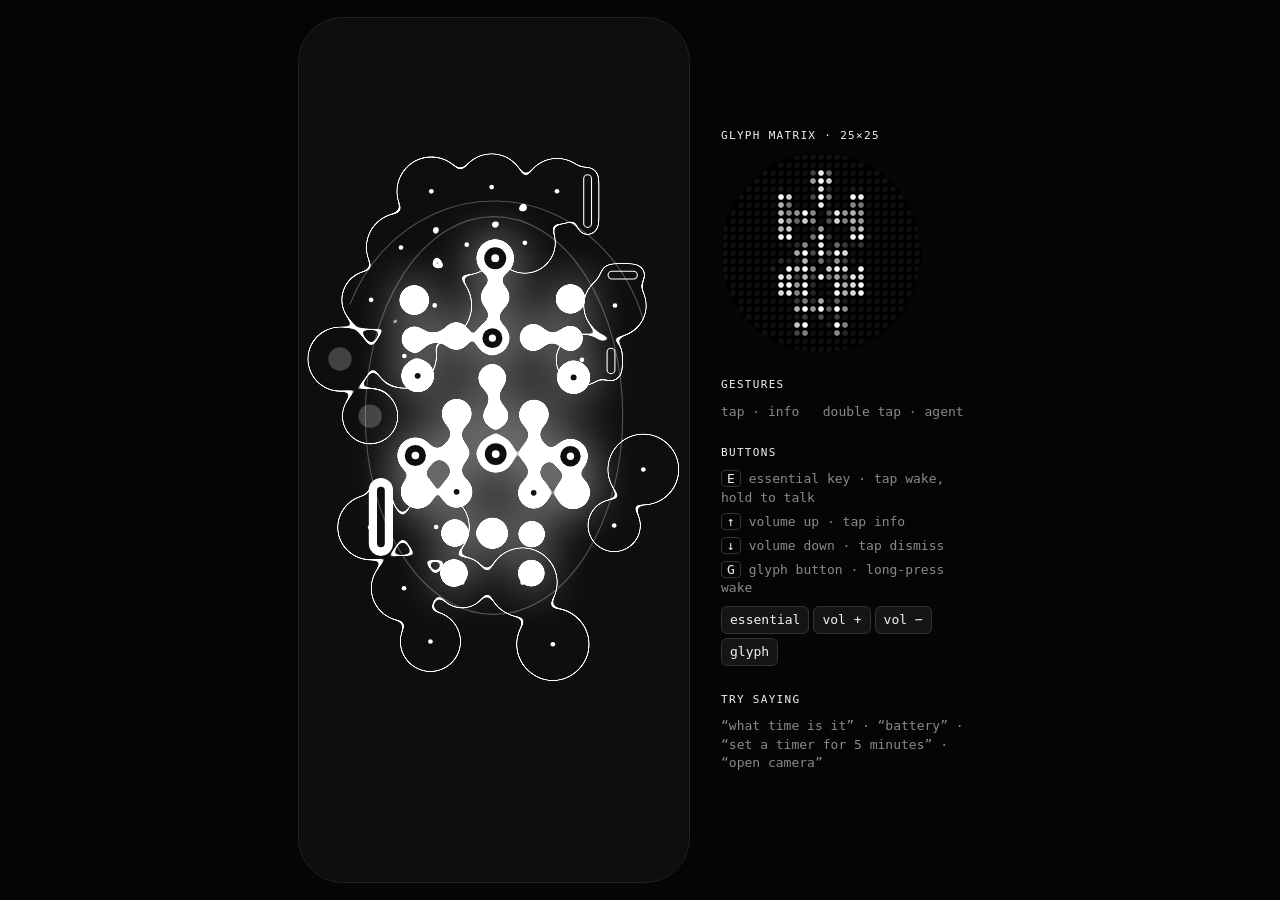
==== nothing-os/prototype/index.html @ df1e8451 "Add Agent OS: voice-first home app for Nothing Phone (3) Kotlin/Compose launcher where double tap wa" ====
<!doctype html>
<html lang="en">
<head>
<meta charset="utf-8">
<meta name="viewport" content="width=device-width, initial-scale=1, viewport-fit=cover">
<title>Agent OS prototype</title>
<style>
  :root { --bg: #0e0e0e; --fg: #f2f2f2; --dim: #8a8a8a; --red: #d71921; }
  * { box-sizing: border-box; }
  html, body { margin: 0; height: 100%; background: #050505; color: var(--fg);
    font: 13px/1.4 ui-monospace, "SF Mono", Menlo, Consolas, monospace; }
  body { display: flex; gap: 32px; align-items: center; justify-content: center; padding: 16px; flex-wrap: wrap; }

  .phone { position: relative; width: min(390px, 100vw - 32px); aspect-ratio: 1080 / 2392;
    background: var(--bg); border-radius: 44px; overflow: hidden; outline: 1px solid #222;
    user-select: none; -webkit-user-select: none; touch-action: manipulation; cursor: pointer; }
  .orb { position: absolute; inset: 6% 0 14% 0; transition: transform .6s cubic-bezier(.2,.8,.2,1); }
  .orb canvas { position: absolute; inset: 0; width: 100%; height: 100%; }
  .goo { filter: url(#goo); }
  .glow { filter: blur(var(--glow-blur, 18px)); }
  .phone.mode-info .orb { transform: translateY(-34%) scale(.34); }
  .phone.mode-listening .orb, .phone.mode-thinking .orb, .phone.mode-speaking .orb { transform: translateY(-6%) scale(1.04); }

  .caption { position: absolute; left: 24px; right: 24px; bottom: 7%; text-align: center;
    color: var(--dim); letter-spacing: .04em; min-height: 3em; transition: opacity .3s; }
  .caption .heard { color: var(--fg); }
  .rec { display: inline-block; width: 7px; height: 7px; border-radius: 50%; background: var(--red);
    margin-right: 8px; vertical-align: 1px; animation: blink 1s steps(2) infinite; }
  @keyframes blink { 50% { opacity: .2; } }

  .info { position: absolute; left: 28px; right: 28px; top: 34%; opacity: 0; transform: translateY(12px);
    transition: opacity .4s .15s, transform .4s .15s; pointer-events: none; }
  .phone.mode-info .info { opacity: 1; transform: none; }
  .info .time { font-size: 72px; line-height: 1; letter-spacing: -.02em; font-weight: 300; }
  .info .date { color: var(--dim); text-transform: lowercase; margin: 8px 0 28px; letter-spacing: .08em; }
  .info .row { display: flex; justify-content: space-between; padding: 10px 0; border-top: 1px solid #222;
    text-transform: lowercase; letter-spacing: .06em; }
  .info .row span:first-child { color: var(--dim); }

  .toast { position: absolute; top: 18px; left: 0; right: 0; text-align: center; color: var(--dim);
    font-size: 11px; opacity: 0; transition: opacity .3s; }
  .toast.show { opacity: 1; }

  aside { width: 260px; color: var(--dim); }
  aside h2 { font-size: 11px; font-weight: 400; letter-spacing: .12em; text-transform: uppercase; color: var(--fg); margin: 24px 0 10px; }
  aside h2:first-child { margin-top: 0; }
  #matrix { width: 200px; height: 200px; display: block; background: #000; border-radius: 50%; }
  kbd { border: 1px solid #333; border-radius: 4px; padding: 0 5px; color: var(--fg); font: inherit; }
  .keys div { margin: 6px 0; }
  .keys button { font: inherit; color: var(--fg); background: #151515; border: 1px solid #333; border-radius: 6px;
    padding: 4px 8px; cursor: pointer; margin: 2px 4px 2px 0; }
  @media (max-width: 720px) { aside { width: 100%; } }
</style>
</head>
<body>
<svg width="0" height="0" style="position:absolute" aria-hidden="true">
  <filter id="goo" color-interpolation-filters="sRGB">
    <feGaussianBlur id="gooBlur" stdDeviation="5"/>
    <feColorMatrix values="1 0 0 0 0  0 1 0 0 0  0 0 1 0 0  0 0 0 24 -11.95"/>
  </filter>
</svg>

<div class="phone" id="phone">
  <div class="toast" id="toast"></div>
  <div class="orb" id="orb">
    <canvas class="goo" id="shellFill"></canvas>
    <canvas class="goo" id="shellCut"></canvas>
    <canvas class="glow" id="glow"></canvas>
    <canvas class="goo" id="core"></canvas>
    <canvas id="details"></canvas>
  </div>
  <div class="info" id="info">
    <div class="time" id="infoTime"></div>
    <div class="date" id="infoDate"></div>
    <div class="row"><span>battery</span><span id="infoBattery">—</span></div>
    <div class="row"><span>next alarm</span><span>07:30</span></div>
    <div class="row"><span>agent</span><span>double tap to talk</span></div>
  </div>
  <div class="caption" id="caption"></div>
</div>

<aside>
  <h2>Glyph Matrix · 25×25</h2>
  <canvas id="matrix" width="400" height="400"></canvas>
  <h2>Gestures</h2>
  <div>tap · info &nbsp; double tap · agent</div>
  <h2>Buttons</h2>
  <div class="keys">
    <div><kbd>E</kbd> essential key · tap wake, hold to talk</div>
    <div><kbd>↑</kbd> volume up · tap info</div>
    <div><kbd>↓</kbd> volume down · tap dismiss</div>
    <div><kbd>G</kbd> glyph button · long-press wake</div>
    <div>
      <button data-key="e">essential</button><button data-key="ArrowUp">vol +</button><button data-key="ArrowDown">vol −</button><button data-key="g">glyph</button>
    </div>
  </div>
  <h2>Try saying</h2>
  <div>“what time is it” · “battery” · “set a timer for 5 minutes” · “open camera”</div>
</aside>

<script src="agent.js"></script>
<script>
'use strict';
const model = new AgentModel();
const phone = document.getElementById('phone');
const orbEl = document.getElementById('orb');
const layers = Object.fromEntries(['shellFill', 'shellCut', 'glow', 'core', 'details']
  .map(id => [id, document.getElementById(id)]));
const BG = '#0e0e0e';

const state = { mode: 'idle', level: 0, targetLevel: 0, heard: '', reply: '' };
let infoTimer = 0;

// ---------- rendering ----------
let unit = 1, dpr = 1;
function resize() {
  dpr = Math.min(2, window.devicePixelRatio || 1);
  const w = orbEl.clientWidth, h = orbEl.clientHeight;
  for (const c of Object.values(layers)) { c.width = w * dpr; c.height = h * dpr; }
  unit = Math.min(w / 10, h / 14) * dpr;
  // CSS filters work in CSS px, so convert the blur back.
  document.getElementById('gooBlur').setAttribute('stdDeviation', (unit * 0.12 / dpr).toFixed(2));
  orbEl.style.setProperty('--glow-blur', (unit * 0.55 / dpr).toFixed(1) + 'px');
}
window.addEventListener('resize', resize);

function px(c, x, y) { return [c.width / 2 + x * unit, c.height / 2 + y * unit]; }
function circle(ctx, x, y, r) { ctx.beginPath(); ctx.arc(x, y, Math.max(0, r), 0, TAU); ctx.fill(); }
function pillPath(ctx, cx, cy, w, h) { ctx.beginPath(); ctx.roundRect(cx - w / 2, cy - h / 2, w, h, Math.min(w, h) / 2); }

function drawShell(c, t, s, inset, color) {
  const ctx = c.getContext('2d');
  ctx.clearRect(0, 0, c.width, c.height);
  ctx.fillStyle = color;
  for (const b of model.bubbles) {
    const [x, y] = px(c, model.bubbleX(b, t, s), model.bubbleY(b, t, s));
    circle(ctx, x, y, model.bubbleR(b, t) * unit - inset);
  }
  const sp = model.spread(s);
  for (const p of model.pills) {
    const w = 0.62 * unit - 2 * inset, len = p.length * unit - 2 * inset;
    const [x, y] = px(c, p.x * sp, p.y * sp);
    pillPath(ctx, x, y, p.vertical ? w : len, p.vertical ? len : w); ctx.fill();
  }
}

function drawCore(c, t, s, grow = 1) {
  const ctx = c.getContext('2d');
  ctx.clearRect(0, 0, c.width, c.height);
  ctx.fillStyle = ctx.strokeStyle = '#fff';
  ctx.lineCap = 'round';
  for (const l of model.links) {
    const sc = (model.cellScale(l.a, t, s) + model.cellScale(l.b, t, s)) / 2;
    ctx.lineWidth = l.width * sc * grow * unit;
    ctx.beginPath();
    ctx.moveTo(...px(c, model.cellX(l.a, t, s), model.cellY(l.a, t, s)));
    ctx.lineTo(...px(c, model.cellX(l.b, t, s), model.cellY(l.b, t, s)));
    ctx.stroke();
  }
  for (let i = 0; i < model.cells.length; i++) {
    const [x, y] = px(c, model.cellX(i, t, s), model.cellY(i, t, s));
    circle(ctx, x, y, model.cells[i].r * model.cellScale(i, t, s) * grow * unit);
  }
}

function drawDetails(c, t, s) {
  const ctx = c.getContext('2d');
  const hair = 1.1 * dpr;
  ctx.clearRect(0, 0, c.width, c.height);
  for (let i = 0; i < model.cells.length; i++) {
    const cell = model.cells[i];
    const r = cell.r * model.cellScale(i, t, s) * unit;
    const [x, y] = px(c, model.cellX(i, t, s), model.cellY(i, t, s));
    if (cell.kind === 'ring') {
      ctx.fillStyle = BG; circle(ctx, x, y, r * 0.56);
      ctx.fillStyle = '#fff'; circle(ctx, x, y, r * 0.2);
    } else if (cell.pip) { ctx.fillStyle = BG; circle(ctx, x, y, r * 0.17); }
  }
  for (const b of model.bubbles) {
    const [x, y] = px(c, model.bubbleX(b, t, s), model.bubbleY(b, t, s));
    if (b.grey) { ctx.fillStyle = 'rgba(255,255,255,.22)'; circle(ctx, x, y, 0.3 * unit); }
    else { ctx.fillStyle = '#fff'; circle(ctx, x, y, 0.06 * unit); }
  }
  const sp = model.spread(s);
  for (const p of model.pills) {
    const [x, y] = px(c, p.x * sp, p.y * sp);
    const sw = 0.2 * unit, sl = (p.length - 0.45) * unit;
    if (p.bright) {
      const w = 0.62 * unit, len = p.length * unit;
      ctx.fillStyle = '#fff'; pillPath(ctx, x, y, p.vertical ? w : len, p.vertical ? len : w); ctx.fill();
      ctx.fillStyle = BG; pillPath(ctx, x, y, p.vertical ? sw : sl, p.vertical ? sl : sw); ctx.fill();
    } else {
      ctx.strokeStyle = '#fff'; ctx.lineWidth = hair;
      pillPath(ctx, x, y, p.vertical ? sw : sl, p.vertical ? sl : sw); ctx.stroke();
    }
  }
  ctx.strokeStyle = 'rgba(255,255,255,.28)'; ctx.lineWidth = hair;
  ctx.beginPath(); ctx.ellipse(c.width / 2, c.height / 2, 3.3 * unit * sp, 5.1 * unit * sp, 0, 0, TAU); ctx.stroke();
  const a0 = (200 + t * 2) * Math.PI / 180;
  ctx.beginPath(); ctx.ellipse(c.width / 2, c.height / 2 - 1.2 * unit, 4 * unit * sp, 4.3 * unit * sp, 0, a0, a0 + 140 * Math.PI / 180); ctx.stroke();
}

const matrixCanvas = document.getElementById('matrix');
function drawMatrix(t, s) {
  const ctx = matrixCanvas.getContext('2d');
  const n = MATRIX, cell = matrixCanvas.width / n;
  const frame = renderMatrix(model, t, s);
  ctx.fillStyle = '#000'; ctx.fillRect(0, 0, matrixCanvas.width, matrixCanvas.height);
  for (let i = 0; i < frame.length; i++) {
    const row = Math.floor(i / n), col = i % n, half = (n - 1) / 2;
    if ((col - half) ** 2 + (row - half) ** 2 > (half + 0.5) ** 2) continue;
    const v = frame[i] / 255;
    ctx.fillStyle = `rgba(255,255,255,${0.06 + 0.94 * v})`;
    ctx.beginPath(); ctx.arc((col + .5) * cell, (row + .5) * cell, cell * 0.36, 0, TAU); ctx.fill();
  }
}

const t0 = performance.now();
let lastMatrix = 0;
function frame(now) {
  const t = (now - t0) / 1000;
  state.level += (state.targetLevel - state.level) * 0.2;
  const s = { mode: state.mode, level: state.level };
  drawShell(layers.shellFill, t, s, 0, '#fff');
  drawShell(layers.shellCut, t, s, 1.1 * dpr, BG);
  layers.glow.style.opacity = model.glow(s);
  drawCore(layers.glow, t, s, 1.25);
  drawCore(layers.core, t, s);
  drawDetails(layers.details, t, s);
  if (now - lastMatrix > 66) { drawMatrix(t, s); lastMatrix = now; } // ~15 fps, like the device
  requestAnimationFrame(frame);
}

// ---------- state ----------
const caption = document.getElementById('caption');
function setMode(mode) {
  state.mode = mode;
  phone.className = 'phone mode-' + mode;
  clearTimeout(infoTimer);
  if (mode === 'info') { updateInfo(); infoTimer = setTimeout(() => setMode('idle'), 10000); }
  if (mode !== 'listening') state.targetLevel = 0;
  renderCaption();
}
function renderCaption() {
  const esc = s => s.replace(/[&<>]/g, ch => ({ '&': '&amp;', '<': '&lt;', '>': '&gt;' })[ch]);
  caption.innerHTML = {
    idle: '',
    info: '',
    listening: `<span class="rec"></span>${state.heard ? `<span class="heard">${esc(state.heard)}</span>` : 'listening'}`,
    thinking: `<span class="heard">${esc(state.heard)}</span>`,
    speaking: esc(state.reply),
  }[state.mode];
}

function updateInfo() {
  const d = new Date();
  document.getElementById('infoTime').textContent = d.toTimeString().slice(0, 5);
  document.getElementById('infoDate').textContent =
    d.toLocaleDateString('en-GB', { weekday: 'short', day: '2-digit', month: 'short' });
  if (navigator.getBattery) navigator.getBattery().then(b => {
    document.getElementById('infoBattery').textContent = Math.round(b.level * 100) + '%' + (b.charging ? ' · charging' : '');
  });
}
setInterval(() => state.mode === 'info' && updateInfo(), 1000);

const toastEl = document.getElementById('toast');
let toastTimer = 0;
function toast(msg) {
  toastEl.textContent = msg; toastEl.classList.add('show');
  clearTimeout(toastTimer); toastTimer = setTimeout(() => toastEl.classList.remove('show'), 1600);
}

// ---------- voice ----------
const SR = window.SpeechRecognition || window.webkitSpeechRecognition;
let recognizer = null, simTimer = 0, levelTimer = 0;

function wake() {
  if (state.mode === 'listening') return;
  state.heard = ''; state.reply = '';
  setMode('listening');
  startMicLevel();
  if (SR) {
    recognizer = new SR();
    recognizer.interimResults = true; recognizer.lang = 'en-GB';
    recognizer.onresult = e => {
      state.heard = [...e.results].map(r => r[0].transcript).join('');
      renderCaption();
      if (e.results[e.results.length - 1].isFinal) finish();
    };
    recognizer.onaudiostart = () => clearTimeout(simTimer);
    recognizer.onerror = () => { if (!state.heard) simulate(); };
    recognizer.onend = () => { if (state.mode === 'listening') state.heard ? finish() : simulate(); };
    try { recognizer.start(); } catch { simulate(); }
    // Some browsers accept start() and then never hear anything (no mic, headless): fall back.
    simTimer = setTimeout(() => { if (!state.heard) { stopListening(); simulate(); } }, 2500);
  } else simulate();
}

// No mic / no speech API (e.g. desktop Firefox): fake a short utterance so the flow is visible.
function simulate() {
  clearTimeout(simTimer);
  const phrase = 'what time is it';
  let i = 0;
  const tick = () => {
    if (state.mode !== 'listening') return;
    state.targetLevel = 0.4 + 0.5 * Math.random();
    state.heard = phrase.slice(0, i += 2); renderCaption();
    simTimer = setTimeout(i >= phrase.length ? finish : tick, i >= phrase.length ? 500 : 90);
  };
  simTimer = setTimeout(tick, 700);
}

function startMicLevel() {
  clearInterval(levelTimer);
  levelTimer = setInterval(() => {
    if (state.mode !== 'listening') return clearInterval(levelTimer);
    state.targetLevel = Math.max(0, state.targetLevel * 0.85 + (Math.random() < 0.3 ? Math.random() * 0.5 : 0));
  }, 80);
}

function stopListening() {
  if (!recognizer) return;
  const r = recognizer; recognizer = null;
  r.onresult = r.onerror = r.onend = r.onaudiostart = null;
  try { r.abort(); } catch {}
}

function finish() {
  if (state.mode !== 'listening') return;
  clearTimeout(simTimer); stopListening();
  if (!state.heard.trim()) return setMode('idle');
  setMode('thinking');
  setTimeout(() => {
    state.reply = route(state.heard);
    setMode('speaking');
    if ('speechSynthesis' in window) {
      const u = new SpeechSynthesisUtterance(state.reply);
      u.onend = () => setTimeout(() => state.mode === 'speaking' && setMode('idle'), 800);
      speechSynthesis.speak(u);
    }
    setTimeout(() => state.mode === 'speaking' && setMode('idle'), 3500 + state.reply.length * 40);
  }, 700);
}

// Port of voice/CommandRouter.kt (replies only — the prototype can't drive a phone).
function route(text) {
  const q = text.toLowerCase().trim();
  let m;
  if (/\b(time)\b/.test(q)) return `It's ${new Date().toTimeString().slice(0, 5)}.`;
  if (/\b(date|day is it|today)\b/.test(q)) return `It's ${new Date().toLocaleDateString('en-GB', { weekday: 'long', day: 'numeric', month: 'long' })}.`;
  if (/\bbattery\b/.test(q)) return 'Battery is at 82 percent.';
  if ((m = q.match(/timer for (\d+) (second|minute|hour)/))) return `Timer set for ${m[1]} ${m[2]}${m[1] === '1' ? '' : 's'}.`;
  if (/(torch|flashlight)/.test(q)) return /off/.test(q) ? 'Torch off.' : 'Torch on.';
  if ((m = q.match(/^(open|launch|start) (.+)/))) return `Opening ${m[2]}.`;
  if (/\b(info|status|overview)\b/.test(q)) { setTimeout(() => setMode('info'), 900); return 'Here you go.'; }
  if (/\b(never ?mind|cancel|stop)\b/.test(q)) return 'Okay.';
  return `Searching for “${text}”.`;
}

function dismiss() {
  clearTimeout(simTimer); stopListening();
  if ('speechSynthesis' in window) speechSynthesis.cancel();
  setMode('idle');
}

// ---------- input ----------
// Tap vs double tap: wait one double-tap window before treating it as a single tap.
let tapTimer = 0;
phone.addEventListener('click', () => {
  if (tapTimer) { clearTimeout(tapTimer); tapTimer = 0; wake(); return; }
  tapTimer = setTimeout(() => {
    tapTimer = 0;
    if (state.mode === 'listening') finish();
    else if (state.mode === 'idle') setMode('info');
    else dismiss();
  }, 260);
});

// Buttons: tap vs hold, the same rule as input/Buttons.kt.
const HOLD_MS = 400;
const held = {};
function keyDown(k) {
  if (held[k]) return;
  held[k] = { at: Date.now(), long: false };
  held[k].timer = setTimeout(() => {
    held[k].long = true;
    if (k === 'e') { toast('essential · hold to talk'); wake(); }
    if (k === 'g') { toast('glyph button · long press'); wake(); }
    if (k === 'ArrowUp' || k === 'ArrowDown') toast(k === 'ArrowUp' ? 'volume +' : 'volume −');
  }, HOLD_MS);
}
function keyUp(k) {
  const h = held[k]; if (!h) return;
  clearTimeout(h.timer); delete held[k];
  if (h.long) { if (k === 'e' && state.mode === 'listening') finish(); return; }
  if (k === 'e') { toast('essential'); state.mode === 'listening' ? finish() : wake(); }
  if (k === 'ArrowUp') { toast('volume up'); setMode(state.mode === 'info' ? 'idle' : 'info'); }
  if (k === 'ArrowDown') { toast('volume down'); dismiss(); }
  if (k === 'g') toast('glyph button · next toy');
}
const KEYS = ['e', 'g', 'ArrowUp', 'ArrowDown'];
const norm = k => k.length === 1 ? k.toLowerCase() : k;
addEventListener('keydown', e => { if (KEYS.includes(norm(e.key))) { e.preventDefault(); keyDown(norm(e.key)); } });
addEventListener('keyup', e => { if (KEYS.includes(norm(e.key))) keyUp(norm(e.key)); });
for (const b of document.querySelectorAll('[data-key]')) {
  b.addEventListener('pointerdown', e => { e.preventDefault(); keyDown(b.dataset.key); });
  b.addEventListener('pointerup', () => keyUp(b.dataset.key));
  b.addEventListener('pointerleave', () => keyUp(b.dataset.key));
}

resize();
setMode(new URLSearchParams(location.search).get('mode') || 'idle');
requestAnimationFrame(frame);
</script>
</body>
</html>
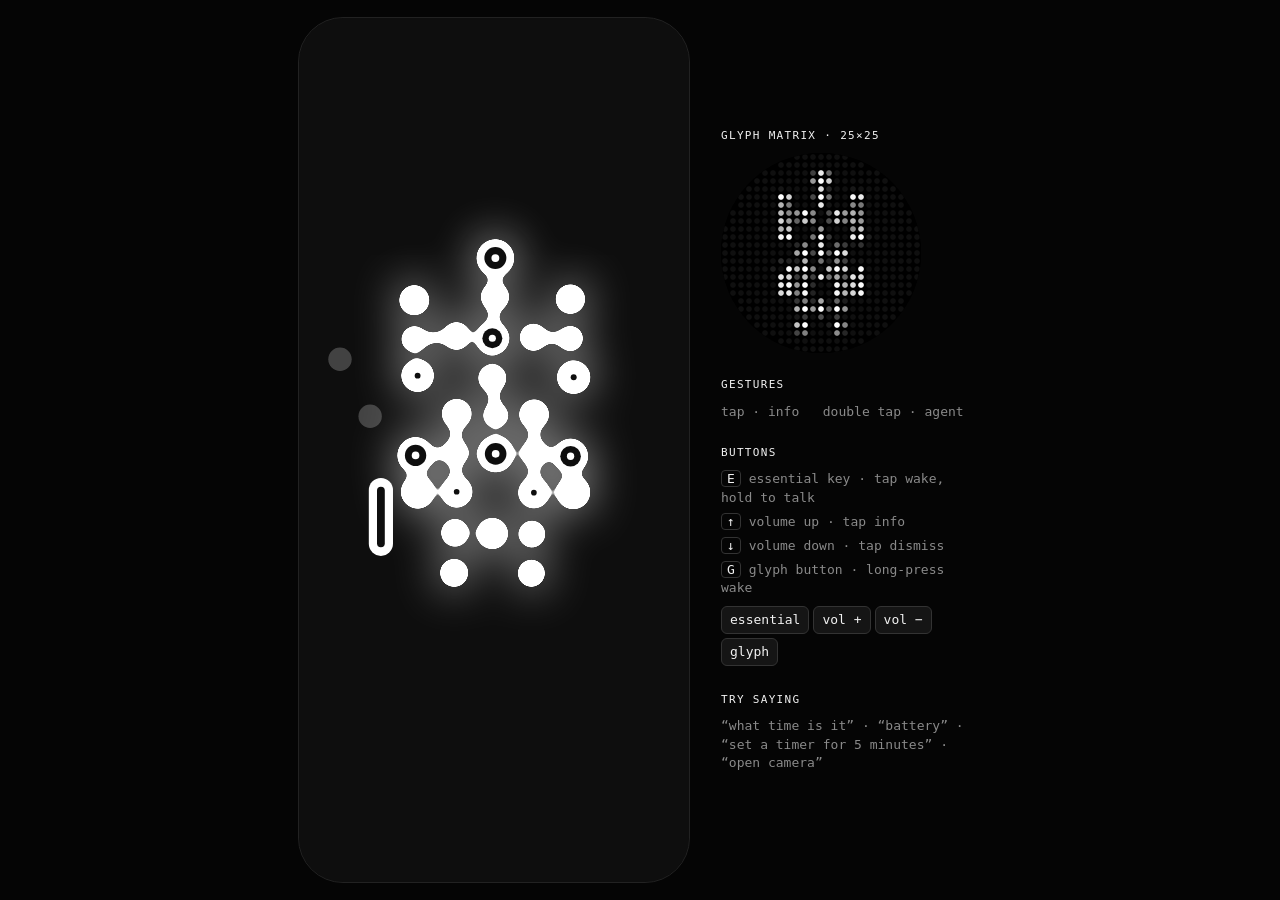
==== commit e62be2ba: "Agent OS: blobs-only agent, off-canvas panels, replies on the Matrix - Drop the shell outlines, orbi" ====
--- a/nothing-os/prototype/index.html
+++ b/nothing-os/prototype/index.html
@@ -63,8 +63,6 @@
 <div class="phone" id="phone">
   <div class="toast" id="toast"></div>
   <div class="orb" id="orb">
-    <canvas class="goo" id="shellFill"></canvas>
-    <canvas class="goo" id="shellCut"></canvas>
     <canvas class="glow" id="glow"></canvas>
     <canvas class="goo" id="core"></canvas>
     <canvas id="details"></canvas>
@@ -104,7 +102,7 @@
 const model = new AgentModel();
 const phone = document.getElementById('phone');
 const orbEl = document.getElementById('orb');
-const layers = Object.fromEntries(['shellFill', 'shellCut', 'glow', 'core', 'details']
+const layers = Object.fromEntries(['glow', 'core', 'details']
   .map(id => [id, document.getElementById(id)]));
 const BG = '#0e0e0e';
 
@@ -127,22 +125,6 @@
 function px(c, x, y) { return [c.width / 2 + x * unit, c.height / 2 + y * unit]; }
 function circle(ctx, x, y, r) { ctx.beginPath(); ctx.arc(x, y, Math.max(0, r), 0, TAU); ctx.fill(); }
 function pillPath(ctx, cx, cy, w, h) { ctx.beginPath(); ctx.roundRect(cx - w / 2, cy - h / 2, w, h, Math.min(w, h) / 2); }
-
-function drawShell(c, t, s, inset, color) {
-  const ctx = c.getContext('2d');
-  ctx.clearRect(0, 0, c.width, c.height);
-  ctx.fillStyle = color;
-  for (const b of model.bubbles) {
-    const [x, y] = px(c, model.bubbleX(b, t, s), model.bubbleY(b, t, s));
-    circle(ctx, x, y, model.bubbleR(b, t) * unit - inset);
-  }
-  const sp = model.spread(s);
-  for (const p of model.pills) {
-    const w = 0.62 * unit - 2 * inset, len = p.length * unit - 2 * inset;
-    const [x, y] = px(c, p.x * sp, p.y * sp);
-    pillPath(ctx, x, y, p.vertical ? w : len, p.vertical ? len : w); ctx.fill();
-  }
-}
 
 function drawCore(c, t, s, grow = 1) {
   const ctx = c.getContext('2d');
@@ -165,7 +147,6 @@
 
 function drawDetails(c, t, s) {
   const ctx = c.getContext('2d');
-  const hair = 1.1 * dpr;
   ctx.clearRect(0, 0, c.width, c.height);
   for (let i = 0; i < model.cells.length; i++) {
     const cell = model.cells[i];
@@ -176,35 +157,27 @@
       ctx.fillStyle = '#fff'; circle(ctx, x, y, r * 0.2);
     } else if (cell.pip) { ctx.fillStyle = BG; circle(ctx, x, y, r * 0.17); }
   }
+  ctx.fillStyle = 'rgba(255,255,255,.22)';
   for (const b of model.bubbles) {
+    if (!b.grey) continue;
     const [x, y] = px(c, model.bubbleX(b, t, s), model.bubbleY(b, t, s));
-    if (b.grey) { ctx.fillStyle = 'rgba(255,255,255,.22)'; circle(ctx, x, y, 0.3 * unit); }
-    else { ctx.fillStyle = '#fff'; circle(ctx, x, y, 0.06 * unit); }
+    circle(ctx, x, y, 0.3 * unit);
   }
   const sp = model.spread(s);
   for (const p of model.pills) {
+    if (!p.bright) continue;
     const [x, y] = px(c, p.x * sp, p.y * sp);
-    const sw = 0.2 * unit, sl = (p.length - 0.45) * unit;
-    if (p.bright) {
-      const w = 0.62 * unit, len = p.length * unit;
-      ctx.fillStyle = '#fff'; pillPath(ctx, x, y, p.vertical ? w : len, p.vertical ? len : w); ctx.fill();
-      ctx.fillStyle = BG; pillPath(ctx, x, y, p.vertical ? sw : sl, p.vertical ? sl : sw); ctx.fill();
-    } else {
-      ctx.strokeStyle = '#fff'; ctx.lineWidth = hair;
-      pillPath(ctx, x, y, p.vertical ? sw : sl, p.vertical ? sl : sw); ctx.stroke();
-    }
-  }
-  ctx.strokeStyle = 'rgba(255,255,255,.28)'; ctx.lineWidth = hair;
-  ctx.beginPath(); ctx.ellipse(c.width / 2, c.height / 2, 3.3 * unit * sp, 5.1 * unit * sp, 0, 0, TAU); ctx.stroke();
-  const a0 = (200 + t * 2) * Math.PI / 180;
-  ctx.beginPath(); ctx.ellipse(c.width / 2, c.height / 2 - 1.2 * unit, 4 * unit * sp, 4.3 * unit * sp, 0, a0, a0 + 140 * Math.PI / 180); ctx.stroke();
+    const w = 0.62 * unit, len = p.length * unit, sw = 0.2 * unit, sl = (p.length - 0.45) * unit;
+    ctx.fillStyle = '#fff'; pillPath(ctx, x, y, p.vertical ? w : len, p.vertical ? len : w); ctx.fill();
+    ctx.fillStyle = BG; pillPath(ctx, x, y, p.vertical ? sw : sl, p.vertical ? sl : sw); ctx.fill();
+  }
 }
 
 const matrixCanvas = document.getElementById('matrix');
 function drawMatrix(t, s) {
   const ctx = matrixCanvas.getContext('2d');
   const n = MATRIX, cell = matrixCanvas.width / n;
-  const frame = renderMatrix(model, t, s);
+  const frame = renderMatrixFrame(model, t, s, performance.now());
   ctx.fillStyle = '#000'; ctx.fillRect(0, 0, matrixCanvas.width, matrixCanvas.height);
   for (let i = 0; i < frame.length; i++) {
     const row = Math.floor(i / n), col = i % n, half = (n - 1) / 2;
@@ -221,8 +194,6 @@
   const t = (now - t0) / 1000;
   state.level += (state.targetLevel - state.level) * 0.2;
   const s = { mode: state.mode, level: state.level };
-  drawShell(layers.shellFill, t, s, 0, '#fff');
-  drawShell(layers.shellCut, t, s, 1.1 * dpr, BG);
   layers.glow.style.opacity = model.glow(s);
   drawCore(layers.glow, t, s, 1.25);
   drawCore(layers.core, t, s);
@@ -237,6 +208,7 @@
   state.mode = mode;
   phone.className = 'phone mode-' + mode;
   clearTimeout(infoTimer);
+  matrixFeed.clock = mode === 'info' ? new Date().toTimeString().slice(0, 5) : null;
   if (mode === 'info') { updateInfo(); infoTimer = setTimeout(() => setMode('idle'), 10000); }
   if (mode !== 'listening') state.targetLevel = 0;
   renderCaption();
@@ -277,6 +249,7 @@
 function wake() {
   if (state.mode === 'listening') return;
   state.heard = ''; state.reply = '';
+  matrixFeed.message = null;
   setMode('listening');
   startMicLevel();
   if (SR) {
@@ -333,6 +306,7 @@
   setTimeout(() => {
     state.reply = route(state.heard);
     setMode('speaking');
+    matrixSay(state.reply);
     if ('speechSynthesis' in window) {
       const u = new SpeechSynthesisUtterance(state.reply);
       u.onend = () => setTimeout(() => state.mode === 'speaking' && setMode('idle'), 800);
@@ -358,6 +332,7 @@
 }
 
 function dismiss() {
+  matrixFeed.message = null;
   clearTimeout(simTimer); stopListening();
   if ('speechSynthesis' in window) speechSynthesis.cancel();
   setMode('idle');
